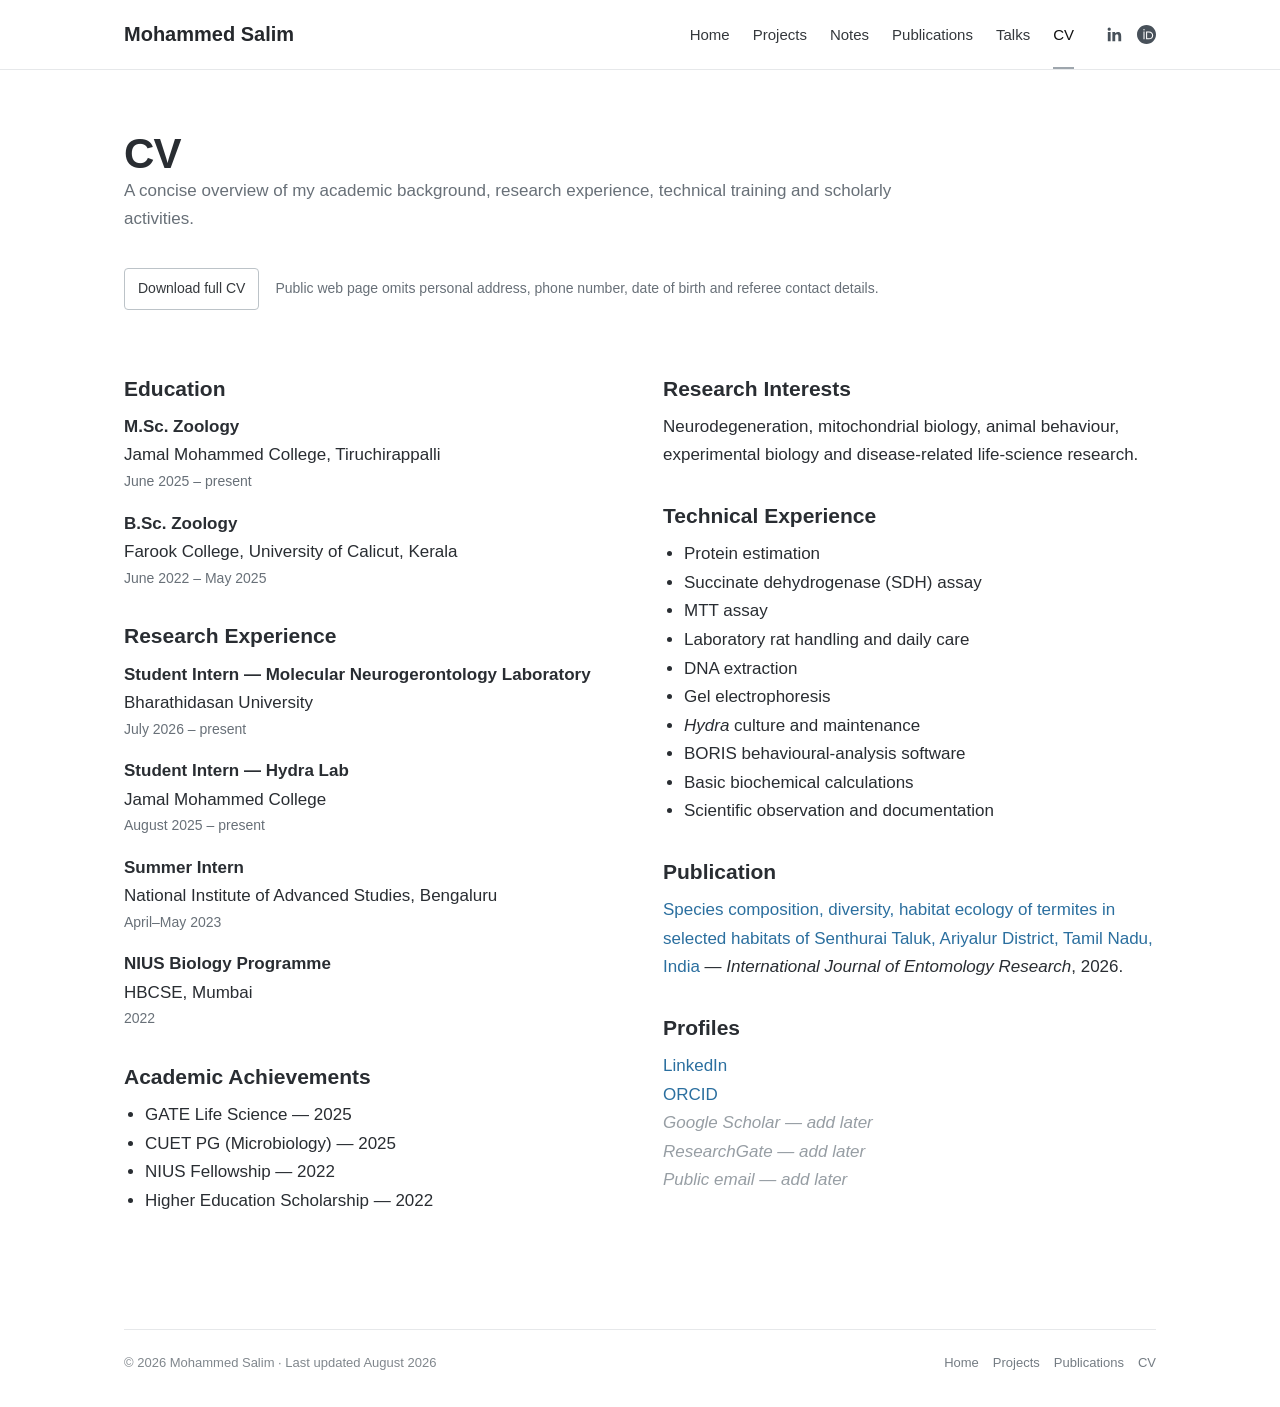
==== cv.html @ 858161e7 "Add files via upload" ====
<!doctype html>
<html lang="en">
<head>
<meta charset="utf-8">
<meta name="viewport" content="width=device-width, initial-scale=1">
<meta name="description" content="Mohammed Salim — MSc Zoology student interested in neurodegeneration, mitochondrial biology and animal behaviour.">
<meta name="author" content="Mohammed Salim">
<title>CV — Mohammed Salim</title>
<link rel="stylesheet" href="styles.css">
</head>
<body>
<header class="site-header">
  <div class="header-inner">
    <a class="brand" href="index.html">Mohammed Salim</a>
    <nav class="nav" aria-label="Primary navigation">
      <a href="index.html">Home</a>
<a href="projects.html">Projects</a>
<a href="notes.html">Notes</a>
<a href="publications.html">Publications</a>
<a href="talks.html">Talks</a>
<a href="cv.html" class="active">CV</a>
    </nav>
    <div class="social-icons" aria-label="Profile links">
      <a class="icon-link" href="https://www.linkedin.com/in/salim-ibi" target="_blank" rel="noopener" title="LinkedIn" aria-label="LinkedIn"><svg viewBox="0 0 24 24" aria-hidden="true"><path d="M20.45 20.45h-3.56v-5.57c0-1.33-.03-3.04-1.85-3.04-1.86 0-2.14 1.45-2.14 2.94v5.67H9.34V8.99h3.42v1.57h.05c.48-.9 1.64-1.85 3.37-1.85 3.6 0 4.27 2.37 4.27 5.46v6.28zM5.32 7.42a2.06 2.06 0 1 1 0-4.12 2.06 2.06 0 0 1 0 4.12zM7.1 20.45H3.54V8.99H7.1v11.46z"/></svg></a>
      <a class="icon-link" href="https://orcid.org/0009-0006-0956-3872" target="_blank" rel="noopener" title="ORCID" aria-label="ORCID"><svg viewBox="0 0 24 24" aria-hidden="true"><path d="M12 0C5.37 0 0 5.37 0 12s5.37 12 12 12 12-5.37 12-12S18.63 0 12 0zm-3.15 5.2c.48 0 .87.39.87.87s-.39.87-.87.87a.87.87 0 1 1 0-1.74zm-.66 3.09h1.32v9.66H8.19V8.29zm3.27 0h3.58c3.56 0 5.37 2.54 5.37 4.83 0 2.48-1.94 4.83-5.36 4.83h-3.59V8.29zm1.32 1.19v7.28h2.1c3.14 0 4.17-1.89 4.17-3.64 0-1.7-1.12-3.64-4.17-3.64h-2.1z"/></svg></a>
    </div>
  </div>
</header>
<main>
  <h1>CV</h1>
  <p class="page-intro">A concise overview of my academic background, research experience, technical training and scholarly activities.</p>
  <div class="cv-top">
    <a class="button" href="assets/Mohammed_Salim_CV.docx" download>Download full CV</a>
    <span class="small">Public web page omits personal address, phone number, date of birth and referee contact details.</span>
  </div>
  <div class="cv-grid">
    <div>
      <section class="cv-section">
        <h3>Education</h3>
        <div class="cv-item"><strong>M.Sc. Zoology</strong>Jamal Mohammed College, Tiruchirappalli<div class="small">June 2025 – present</div></div>
        <div class="cv-item"><strong>B.Sc. Zoology</strong>Farook College, University of Calicut, Kerala<div class="small">June 2022 – May 2025</div></div>
      </section>
      <section class="cv-section">
        <h3>Research Experience</h3>
        <div class="cv-item"><strong>Student Intern — Molecular Neurogerontology Laboratory</strong>Bharathidasan University<div class="small">July 2026 – present</div></div>
        <div class="cv-item"><strong>Student Intern — Hydra Lab</strong>Jamal Mohammed College<div class="small">August 2025 – present</div></div>
        <div class="cv-item"><strong>Summer Intern</strong>National Institute of Advanced Studies, Bengaluru<div class="small">April–May 2023</div></div>
        <div class="cv-item"><strong>NIUS Biology Programme</strong>HBCSE, Mumbai<div class="small">2022</div></div>
      </section>
      <section class="cv-section">
        <h3>Academic Achievements</h3>
        <ul><li>GATE Life Science — 2025</li><li>CUET PG (Microbiology) — 2025</li><li>NIUS Fellowship — 2022</li><li>Higher Education Scholarship — 2022</li></ul>
      </section>
    </div>
    <div>
      <section class="cv-section">
        <h3>Research Interests</h3>
        <p>Neurodegeneration, mitochondrial biology, animal behaviour, experimental biology and disease-related life-science research.</p>
      </section>
      <section class="cv-section">
        <h3>Technical Experience</h3>
        <ul>
          <li>Protein estimation</li><li>Succinate dehydrogenase (SDH) assay</li><li>MTT assay</li><li>Laboratory rat handling and daily care</li><li>DNA extraction</li><li>Gel electrophoresis</li><li><em>Hydra</em> culture and maintenance</li><li>BORIS behavioural-analysis software</li><li>Basic biochemical calculations</li><li>Scientific observation and documentation</li>
        </ul>
      </section>
      <section class="cv-section">
        <h3>Publication</h3>
        <p><a href="publications.html">Species composition, diversity, habitat ecology of termites in selected habitats of Senthurai Taluk, Ariyalur District, Tamil Nadu, India</a> — <em>International Journal of Entomology Research</em>, 2026.</p>
      </section>
      <section class="cv-section">
        <h3>Profiles</h3>
        <p><a href="https://www.linkedin.com/in/salim-ibi" target="_blank" rel="noopener">LinkedIn</a><br><a href="https://orcid.org/0009-0006-0956-3872" target="_blank" rel="noopener">ORCID</a><br><span class="placeholder">Google Scholar — add later</span><br><span class="placeholder">ResearchGate — add later</span><br><span class="placeholder">Public email — add later</span></p>
      </section>
    </div>
  </div>
</main>
<footer>
  <div class="footer-inner">
    <div>© 2026 Mohammed Salim · Last updated August 2026</div>
    <div class="footer-links"><a href="index.html">Home</a><a href="projects.html">Projects</a><a href="publications.html">Publications</a><a href="cv.html">CV</a></div>
  </div>
</footer>
</body>
</html>
---- styles.css ----
:root{
  --ink:#292d32;
  --muted:#687078;
  --link:#2b6f9f;
  --line:#e6e8ea;
  --soft:#f7f8f9;
  --max:1080px;
}
*{box-sizing:border-box}
html{background:#fff}
body{
  margin:0;
  color:var(--ink);
  background:#fff;
  font-family:-apple-system,BlinkMacSystemFont,"Segoe UI",Roboto,Helvetica,Arial,sans-serif;
  font-size:17px;
  line-height:1.68;
  -webkit-font-smoothing:antialiased;
}
a{color:var(--link);text-decoration:none}
a:hover{text-decoration:underline}
.site-header{border-bottom:1px solid var(--line);background:#fff}
.header-inner{
  max-width:var(--max);
  margin:0 auto;
  min-height:68px;
  padding:0 24px;
  display:flex;
  align-items:center;
  gap:28px;
}
.brand{
  margin-right:auto;
  color:#25282c;
  font-weight:600;
  font-size:20px;
  white-space:nowrap;
}
.brand:hover{text-decoration:none;color:#25282c}
.nav{display:flex;align-items:center;gap:23px;flex-wrap:wrap;font-size:15px}
.nav a{color:#34383c;padding:22px 0 20px;border-bottom:2px solid transparent}
.nav a:hover{text-decoration:none;color:#111}
.nav a.active{color:#111;border-bottom-color:#9ea6ad}
.social-icons{display:flex;align-items:center;gap:12px;margin-left:2px}
.icon-link{width:20px;height:20px;display:inline-flex;align-items:center;justify-content:center;color:#48515a}
.icon-link:hover{color:#111;text-decoration:none}
.icon-link svg{width:19px;height:19px;fill:currentColor}
main{max-width:var(--max);margin:0 auto;padding:60px 24px 82px}
.home-grid{display:grid;grid-template-columns:270px minmax(0,1fr);gap:54px;align-items:start}
.portrait{width:250px;height:250px;object-fit:cover;object-position:50% 31%;border-radius:50%;display:block}
h1{font-size:42px;line-height:1.16;letter-spacing:-.8px;font-weight:650;margin:0 0 7px}
h2{font-size:31px;line-height:1.25;letter-spacing:-.35px;font-weight:600;margin:0 0 22px}
h3{font-size:21px;line-height:1.4;font-weight:600;margin:28px 0 10px}
h4{font-size:17px;line-height:1.45;font-weight:600;margin:0 0 4px}
p{margin:0 0 17px}
ul{margin:8px 0 18px;padding-left:21px}
.profile-links{display:flex;flex-wrap:wrap;gap:8px 20px;margin:8px 0 27px;font-size:15px}
.profile-links .pending{color:#9aa0a6}
.headline{font-size:19px;line-height:1.5;color:var(--muted);margin-bottom:23px}
.current-role{margin-top:31px}
.current-role strong{display:block;margin-bottom:3px}
.page-intro{max-width:820px;color:var(--muted);margin:-9px 0 34px}
.rule{border:0;border-top:1px solid var(--line);margin:48px 0}
.project-list{margin-top:8px}
.project-row{
  display:grid;
  grid-template-columns:190px minmax(0,1fr);
  gap:27px;
  padding:20px 0 22px;
  border-top:1px solid var(--line);
}
.project-row:last-child{border-bottom:1px solid var(--line)}
.meta{font-size:14px;color:var(--muted)}
.tags{font-size:13px;color:#7a8289;margin-top:5px}
.project-row p{margin:5px 0 0}
.note-row{padding:20px 0;border-top:1px solid var(--line)}
.note-row:last-child{border-bottom:1px solid var(--line)}
.empty{color:#8c949b;font-style:italic;border-top:1px solid var(--line);border-bottom:1px solid var(--line);padding:24px 0}
.publication{padding:22px 0 25px;border-top:1px solid var(--line);border-bottom:1px solid var(--line)}
.publication-title{font-size:21px;line-height:1.4;font-weight:600;margin-bottom:5px}
.journal{font-style:italic;color:var(--muted)}
.citation{font-size:15px;color:var(--muted);margin-top:6px}
.pub-links{display:flex;gap:16px;flex-wrap:wrap;font-size:15px;margin-top:10px}
.placeholder{color:#979ea4;font-style:italic}
table{width:100%;border-collapse:collapse;margin-top:12px;font-size:15px}
th,td{text-align:left;vertical-align:top;border-bottom:1px solid var(--line);padding:12px 14px 12px 0}
th{font-weight:600;color:#4d5359}
.cv-top{display:flex;align-items:center;gap:16px;flex-wrap:wrap;margin-bottom:36px}
.button{display:inline-block;border:1px solid #bcc3c8;border-radius:4px;padding:8px 13px;color:#34383c;font-size:14px}
.button:hover{background:var(--soft);text-decoration:none}
.cv-grid{display:grid;grid-template-columns:1fr 1fr;gap:46px}
.cv-section{margin-bottom:31px}
.cv-item{margin-bottom:16px}
.cv-item strong{display:block}
.small{font-size:14px;color:var(--muted)}
footer{max-width:var(--max);margin:0 auto;padding:0 24px 34px;color:#80878d;font-size:13px}
.footer-inner{border-top:1px solid var(--line);padding-top:22px;display:flex;justify-content:space-between;gap:18px;flex-wrap:wrap}
.footer-links{display:flex;gap:14px;flex-wrap:wrap}
.footer-links a{color:#747c83}
@media(max-width:820px){
  .header-inner{align-items:flex-start;padding-top:17px;padding-bottom:15px;gap:13px;flex-wrap:wrap}
  .brand{width:100%;margin:0}
  .nav{gap:10px 17px}
  .nav a{padding:4px 0}
  .social-icons{margin-left:auto}
  main{padding-top:40px}
  .home-grid{grid-template-columns:1fr;gap:30px}
  .portrait{width:190px;height:190px}
  h1{font-size:36px}
  .project-row{grid-template-columns:1fr;gap:5px}
  .cv-grid{grid-template-columns:1fr;gap:0}
  table{display:block;overflow-x:auto;white-space:nowrap}
}
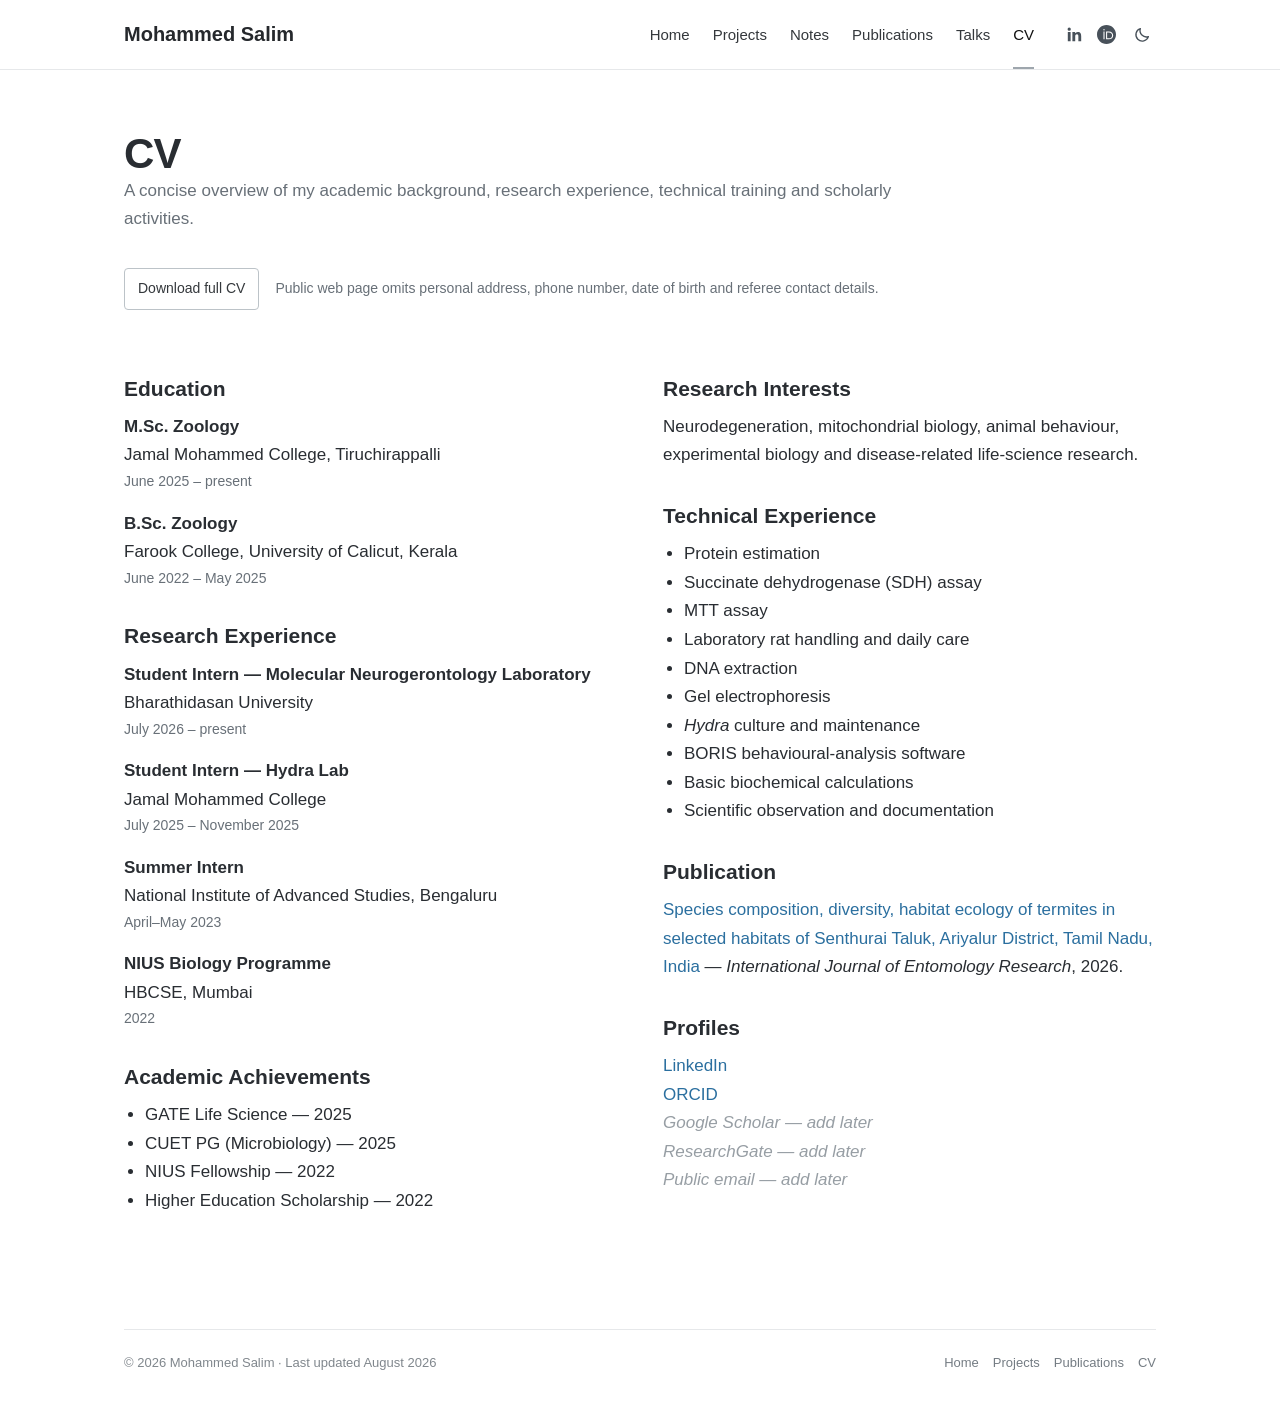
==== commit 34ae724c: "Add files via upload" ====
--- a/cv.html
+++ b/cv.html
@@ -6,6 +6,15 @@
 <meta name="description" content="Mohammed Salim — MSc Zoology student interested in neurodegeneration, mitochondrial biology and animal behaviour.">
 <meta name="author" content="Mohammed Salim">
 <title>CV — Mohammed Salim</title>
+<script>
+(function(){
+  try {
+    var saved=localStorage.getItem('theme');
+    var dark=saved==='dark'||(!saved&&window.matchMedia&&window.matchMedia('(prefers-color-scheme: dark)').matches);
+    if(dark) document.documentElement.setAttribute('data-theme','dark');
+  } catch(e) {}
+})();
+</script>
 <link rel="stylesheet" href="styles.css">
 </head>
 <body>
@@ -23,6 +32,10 @@
     <div class="social-icons" aria-label="Profile links">
       <a class="icon-link" href="https://www.linkedin.com/in/salim-ibi" target="_blank" rel="noopener" title="LinkedIn" aria-label="LinkedIn"><svg viewBox="0 0 24 24" aria-hidden="true"><path d="M20.45 20.45h-3.56v-5.57c0-1.33-.03-3.04-1.85-3.04-1.86 0-2.14 1.45-2.14 2.94v5.67H9.34V8.99h3.42v1.57h.05c.48-.9 1.64-1.85 3.37-1.85 3.6 0 4.27 2.37 4.27 5.46v6.28zM5.32 7.42a2.06 2.06 0 1 1 0-4.12 2.06 2.06 0 0 1 0 4.12zM7.1 20.45H3.54V8.99H7.1v11.46z"/></svg></a>
       <a class="icon-link" href="https://orcid.org/0009-0006-0956-3872" target="_blank" rel="noopener" title="ORCID" aria-label="ORCID"><svg viewBox="0 0 24 24" aria-hidden="true"><path d="M12 0C5.37 0 0 5.37 0 12s5.37 12 12 12 12-5.37 12-12S18.63 0 12 0zm-3.15 5.2c.48 0 .87.39.87.87s-.39.87-.87.87a.87.87 0 1 1 0-1.74zm-.66 3.09h1.32v9.66H8.19V8.29zm3.27 0h3.58c3.56 0 5.37 2.54 5.37 4.83 0 2.48-1.94 4.83-5.36 4.83h-3.59V8.29zm1.32 1.19v7.28h2.1c3.14 0 4.17-1.89 4.17-3.64 0-1.7-1.12-3.64-4.17-3.64h-2.1z"/></svg></a>
+      <button class="theme-toggle" id="theme-toggle" type="button" aria-label="Switch to dark mode" title="Switch to dark mode">
+        <svg class="moon-icon" viewBox="0 0 24 24" aria-hidden="true"><path d="M20.5 14.2A8.5 8.5 0 0 1 9.8 3.5 8.5 8.5 0 1 0 20.5 14.2Z"/></svg>
+        <svg class="sun-icon" viewBox="0 0 24 24" aria-hidden="true"><circle cx="12" cy="12" r="3.5"/><path d="M12 2v2M12 20v2M4.93 4.93l1.42 1.42M17.65 17.65l1.42 1.42M2 12h2M20 12h2M4.93 19.07l1.42-1.42M17.65 6.35l1.42-1.42"/></svg>
+      </button>
     </div>
   </div>
 </header>
@@ -30,7 +43,7 @@
   <h1>CV</h1>
   <p class="page-intro">A concise overview of my academic background, research experience, technical training and scholarly activities.</p>
   <div class="cv-top">
-    <a class="button" href="assets/Mohammed_Salim_CV.docx" download>Download full CV</a>
+    <a class="button" href="Mohammed_Salim_CV.docx" download>Download full CV</a>
     <span class="small">Public web page omits personal address, phone number, date of birth and referee contact details.</span>
   </div>
   <div class="cv-grid">
@@ -43,7 +56,7 @@
       <section class="cv-section">
         <h3>Research Experience</h3>
         <div class="cv-item"><strong>Student Intern — Molecular Neurogerontology Laboratory</strong>Bharathidasan University<div class="small">July 2026 – present</div></div>
-        <div class="cv-item"><strong>Student Intern — Hydra Lab</strong>Jamal Mohammed College<div class="small">August 2025 – present</div></div>
+        <div class="cv-item"><strong>Student Intern — Hydra Lab</strong>Jamal Mohammed College<div class="small">July 2025 – November 2025</div></div>
         <div class="cv-item"><strong>Summer Intern</strong>National Institute of Advanced Studies, Bengaluru<div class="small">April–May 2023</div></div>
         <div class="cv-item"><strong>NIUS Biology Programme</strong>HBCSE, Mumbai<div class="small">2022</div></div>
       </section>
@@ -80,5 +93,6 @@
     <div class="footer-links"><a href="index.html">Home</a><a href="projects.html">Projects</a><a href="publications.html">Publications</a><a href="cv.html">CV</a></div>
   </div>
 </footer>
+<script src="theme.js"></script>
 </body>
 </html>
--- a/styles.css
+++ b/styles.css
@@ -1,17 +1,49 @@
 :root{
+  --bg:#ffffff;
   --ink:#292d32;
   --muted:#687078;
   --link:#2b6f9f;
   --line:#e6e8ea;
   --soft:#f7f8f9;
+  --header-bg:#ffffff;
+  --brand:#25282c;
+  --nav:#34383c;
+  --nav-hover:#111111;
+  --icon:#48515a;
+  --placeholder:#979ea4;
+  --button-border:#bcc3c8;
+  --subtle:#7a8289;
+  --table-head:#4d5359;
+  --footer:#80878d;
+  --footer-link:#747c83;
   --max:1080px;
 }
+html[data-theme="dark"]{
+  color-scheme:dark;
+  --bg:#111315;
+  --ink:#e6e8eb;
+  --muted:#a8b0b8;
+  --link:#7db6dc;
+  --line:#2c3136;
+  --soft:#181b1e;
+  --header-bg:#111315;
+  --brand:#f0f2f4;
+  --nav:#c7ccd1;
+  --nav-hover:#ffffff;
+  --icon:#b8c0c7;
+  --placeholder:#858e96;
+  --button-border:#4b535a;
+  --subtle:#9ba4ac;
+  --table-head:#c7ccd1;
+  --footer:#9099a1;
+  --footer-link:#aab2b9;
+}
 *{box-sizing:border-box}
-html{background:#fff}
+html{background:var(--bg);color-scheme:light}
 body{
   margin:0;
   color:var(--ink);
-  background:#fff;
+  background:var(--bg);
   font-family:-apple-system,BlinkMacSystemFont,"Segoe UI",Roboto,Helvetica,Arial,sans-serif;
   font-size:17px;
   line-height:1.68;
@@ -19,7 +51,7 @@
 }
 a{color:var(--link);text-decoration:none}
 a:hover{text-decoration:underline}
-.site-header{border-bottom:1px solid var(--line);background:#fff}
+.site-header{border-bottom:1px solid var(--line);background:var(--header-bg)}
 .header-inner{
   max-width:var(--max);
   margin:0 auto;
@@ -31,20 +63,40 @@
 }
 .brand{
   margin-right:auto;
-  color:#25282c;
+  color:var(--brand);
   font-weight:600;
   font-size:20px;
   white-space:nowrap;
 }
-.brand:hover{text-decoration:none;color:#25282c}
+.brand:hover{text-decoration:none;color:var(--brand)}
 .nav{display:flex;align-items:center;gap:23px;flex-wrap:wrap;font-size:15px}
-.nav a{color:#34383c;padding:22px 0 20px;border-bottom:2px solid transparent}
-.nav a:hover{text-decoration:none;color:#111}
-.nav a.active{color:#111;border-bottom-color:#9ea6ad}
+.nav a{color:var(--nav);padding:22px 0 20px;border-bottom:2px solid transparent}
+.nav a:hover{text-decoration:none;color:var(--nav-hover)}
+.nav a.active{color:var(--nav-hover);border-bottom-color:#9ea6ad}
 .social-icons{display:flex;align-items:center;gap:12px;margin-left:2px}
-.icon-link{width:20px;height:20px;display:inline-flex;align-items:center;justify-content:center;color:#48515a}
-.icon-link:hover{color:#111;text-decoration:none}
+.icon-link{width:20px;height:20px;display:inline-flex;align-items:center;justify-content:center;color:var(--icon)}
+.icon-link:hover{color:var(--nav-hover);text-decoration:none}
 .icon-link svg{width:19px;height:19px;fill:currentColor}
+.theme-toggle{
+  width:28px;
+  height:28px;
+  padding:0;
+  border:0;
+  background:transparent;
+  color:var(--icon);
+  display:inline-flex;
+  align-items:center;
+  justify-content:center;
+  cursor:pointer;
+  border-radius:4px;
+}
+.theme-toggle:hover{color:var(--nav-hover);background:var(--soft)}
+.theme-toggle:focus-visible{outline:2px solid var(--link);outline-offset:2px}
+.theme-toggle svg{width:18px;height:18px;fill:none;stroke:currentColor;stroke-width:1.8;stroke-linecap:round;stroke-linejoin:round}
+.theme-toggle .sun-icon{display:none}
+html[data-theme="dark"] .theme-toggle .moon-icon{display:none}
+html[data-theme="dark"] .theme-toggle .sun-icon{display:block}
+
 main{max-width:var(--max);margin:0 auto;padding:60px 24px 82px}
 .home-grid{display:grid;grid-template-columns:270px minmax(0,1fr);gap:54px;align-items:start}
 .portrait{width:250px;height:250px;object-fit:cover;object-position:50% 31%;border-radius:50%;display:block}
@@ -55,7 +107,7 @@
 p{margin:0 0 17px}
 ul{margin:8px 0 18px;padding-left:21px}
 .profile-links{display:flex;flex-wrap:wrap;gap:8px 20px;margin:8px 0 27px;font-size:15px}
-.profile-links .pending{color:#9aa0a6}
+.profile-links .pending{color:var(--placeholder)}
 .headline{font-size:19px;line-height:1.5;color:var(--muted);margin-bottom:23px}
 .current-role{margin-top:31px}
 .current-role strong{display:block;margin-bottom:3px}
@@ -71,32 +123,32 @@
 }
 .project-row:last-child{border-bottom:1px solid var(--line)}
 .meta{font-size:14px;color:var(--muted)}
-.tags{font-size:13px;color:#7a8289;margin-top:5px}
+.tags{font-size:13px;color:var(--subtle);margin-top:5px}
 .project-row p{margin:5px 0 0}
 .note-row{padding:20px 0;border-top:1px solid var(--line)}
 .note-row:last-child{border-bottom:1px solid var(--line)}
-.empty{color:#8c949b;font-style:italic;border-top:1px solid var(--line);border-bottom:1px solid var(--line);padding:24px 0}
+.empty{color:var(--subtle);font-style:italic;border-top:1px solid var(--line);border-bottom:1px solid var(--line);padding:24px 0}
 .publication{padding:22px 0 25px;border-top:1px solid var(--line);border-bottom:1px solid var(--line)}
 .publication-title{font-size:21px;line-height:1.4;font-weight:600;margin-bottom:5px}
 .journal{font-style:italic;color:var(--muted)}
 .citation{font-size:15px;color:var(--muted);margin-top:6px}
 .pub-links{display:flex;gap:16px;flex-wrap:wrap;font-size:15px;margin-top:10px}
-.placeholder{color:#979ea4;font-style:italic}
+.placeholder{color:var(--placeholder);font-style:italic}
 table{width:100%;border-collapse:collapse;margin-top:12px;font-size:15px}
 th,td{text-align:left;vertical-align:top;border-bottom:1px solid var(--line);padding:12px 14px 12px 0}
-th{font-weight:600;color:#4d5359}
+th{font-weight:600;color:var(--table-head)}
 .cv-top{display:flex;align-items:center;gap:16px;flex-wrap:wrap;margin-bottom:36px}
-.button{display:inline-block;border:1px solid #bcc3c8;border-radius:4px;padding:8px 13px;color:#34383c;font-size:14px}
+.button{display:inline-block;border:1px solid var(--button-border);border-radius:4px;padding:8px 13px;color:var(--nav);font-size:14px}
 .button:hover{background:var(--soft);text-decoration:none}
 .cv-grid{display:grid;grid-template-columns:1fr 1fr;gap:46px}
 .cv-section{margin-bottom:31px}
 .cv-item{margin-bottom:16px}
 .cv-item strong{display:block}
 .small{font-size:14px;color:var(--muted)}
-footer{max-width:var(--max);margin:0 auto;padding:0 24px 34px;color:#80878d;font-size:13px}
+footer{max-width:var(--max);margin:0 auto;padding:0 24px 34px;color:var(--footer);font-size:13px}
 .footer-inner{border-top:1px solid var(--line);padding-top:22px;display:flex;justify-content:space-between;gap:18px;flex-wrap:wrap}
 .footer-links{display:flex;gap:14px;flex-wrap:wrap}
-.footer-links a{color:#747c83}
+.footer-links a{color:var(--footer-link)}
 @media(max-width:820px){
   .header-inner{align-items:flex-start;padding-top:17px;padding-bottom:15px;gap:13px;flex-wrap:wrap}
   .brand{width:100%;margin:0}
